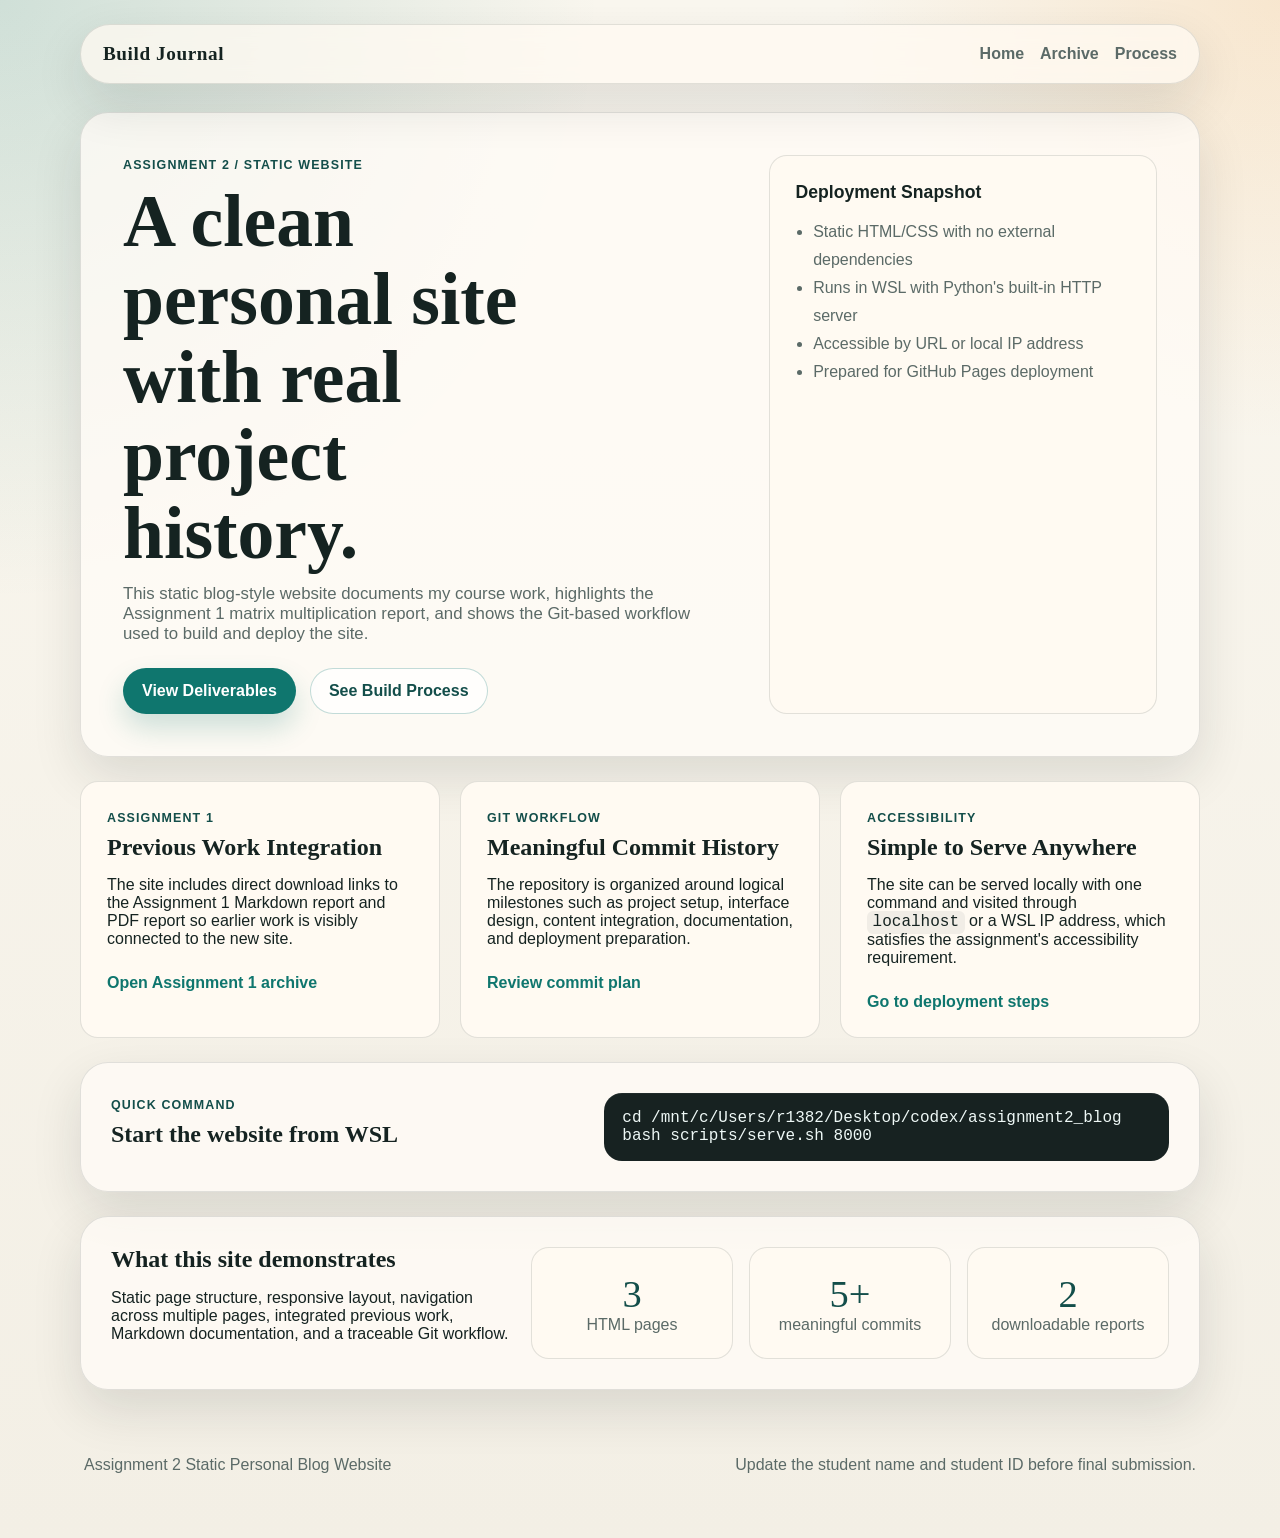
==== site/index.html @ d0d53484 "feat: build responsive landing page and styles" ====
<!DOCTYPE html>
<html lang="en">
<head>
  <meta charset="utf-8">
  <meta name="viewport" content="width=device-width, initial-scale=1">
  <title>Assignment 2 | Static Personal Blog</title>
  <meta name="description" content="A static personal blog website built for Assignment 2 with links to Assignment 1 materials.">
  <link rel="stylesheet" href="assets/style.css">
</head>
<body>
  <div class="page-shell">
    <header class="site-header">
      <a class="brand" href="index.html">Build Journal</a>
      <nav class="nav-links">
        <a href="index.html">Home</a>
        <a href="archive.html">Archive</a>
        <a href="process.html">Process</a>
      </nav>
    </header>

    <main>
      <section class="hero">
        <div class="hero-copy">
          <p class="eyebrow">Assignment 2 / Static Website</p>
          <h1>A clean personal site with real project history.</h1>
          <p class="lead">
            This static blog-style website documents my course work, highlights the Assignment 1 matrix multiplication report,
            and shows the Git-based workflow used to build and deploy the site.
          </p>
          <div class="hero-actions">
            <a class="button button-primary" href="archive.html">View Deliverables</a>
            <a class="button button-secondary" href="process.html">See Build Process</a>
          </div>
        </div>
        <aside class="hero-panel">
          <h2>Deployment Snapshot</h2>
          <ul class="compact-list">
            <li>Static HTML/CSS with no external dependencies</li>
            <li>Runs in WSL with Python's built-in HTTP server</li>
            <li>Accessible by URL or local IP address</li>
            <li>Prepared for GitHub Pages deployment</li>
          </ul>
        </aside>
      </section>

      <section class="section-grid">
        <article class="feature-card">
          <p class="card-tag">Assignment 1</p>
          <h2>Previous Work Integration</h2>
          <p>
            The site includes direct download links to the Assignment 1 Markdown report and PDF report so earlier work is
            visibly connected to the new site.
          </p>
          <a class="text-link" href="archive.html#assignment1-links">Open Assignment 1 archive</a>
        </article>

        <article class="feature-card">
          <p class="card-tag">Git Workflow</p>
          <h2>Meaningful Commit History</h2>
          <p>
            The repository is organized around logical milestones such as project setup, interface design, content integration,
            documentation, and deployment preparation.
          </p>
          <a class="text-link" href="process.html#git-timeline">Review commit plan</a>
        </article>

        <article class="feature-card">
          <p class="card-tag">Accessibility</p>
          <h2>Simple to Serve Anywhere</h2>
          <p>
            The site can be served locally with one command and visited through <code>localhost</code> or a WSL IP address,
            which satisfies the assignment's accessibility requirement.
          </p>
          <a class="text-link" href="process.html#deploy">Go to deployment steps</a>
        </article>
      </section>

      <section class="command-panel">
        <div>
          <p class="eyebrow">Quick Command</p>
          <h2>Start the website from WSL</h2>
        </div>
        <pre><code>cd /mnt/c/Users/r1382/Desktop/codex/assignment2_blog
bash scripts/serve.sh 8000</code></pre>
      </section>

      <section class="notes-strip">
        <div>
          <h2>What this site demonstrates</h2>
          <p>
            Static page structure, responsive layout, navigation across multiple pages, integrated previous work, Markdown
            documentation, and a traceable Git workflow.
          </p>
        </div>
        <div class="metric-box">
          <span class="metric-number">3</span>
          <span class="metric-label">HTML pages</span>
        </div>
        <div class="metric-box">
          <span class="metric-number">5+</span>
          <span class="metric-label">meaningful commits</span>
        </div>
        <div class="metric-box">
          <span class="metric-number">2</span>
          <span class="metric-label">downloadable reports</span>
        </div>
      </section>
    </main>

    <footer class="site-footer">
      <p>Assignment 2 Static Personal Blog Website</p>
      <p>Update the student name and student ID before final submission.</p>
    </footer>
  </div>
</body>
</html>
---- site/assets/style.css ----
:root {
  --bg: #f3efe5;
  --panel: rgba(255, 252, 247, 0.78);
  --panel-strong: #fffaf2;
  --ink: #152321;
  --muted: #5b6a67;
  --line: rgba(21, 35, 33, 0.12);
  --accent: #0f766e;
  --accent-deep: #134e4a;
  --accent-soft: #cfe9e5;
  --warm: #f0b56f;
  --shadow: 0 20px 50px rgba(21, 35, 33, 0.12);
  --radius-lg: 28px;
  --radius-md: 18px;
  --radius-sm: 12px;
}

* {
  box-sizing: border-box;
}

html {
  scroll-behavior: smooth;
}

body {
  margin: 0;
  color: var(--ink);
  font-family: "Trebuchet MS", "Segoe UI", sans-serif;
  background:
    radial-gradient(circle at top left, rgba(15, 118, 110, 0.18), transparent 30%),
    radial-gradient(circle at top right, rgba(240, 181, 111, 0.25), transparent 22%),
    linear-gradient(180deg, #faf7ef 0%, var(--bg) 100%);
}

a {
  color: inherit;
  text-decoration: none;
}

code {
  font-family: "Consolas", "Courier New", monospace;
  background: rgba(21, 35, 33, 0.06);
  padding: 0.15rem 0.35rem;
  border-radius: 6px;
}

pre {
  margin: 0;
  padding: 1rem 1.15rem;
  border-radius: var(--radius-md);
  background: #172221;
  color: #eef8f6;
  overflow-x: auto;
  box-shadow: inset 0 1px 0 rgba(255, 255, 255, 0.04);
}

pre code {
  background: transparent;
  padding: 0;
  color: inherit;
}

.page-shell {
  width: min(1120px, calc(100% - 32px));
  margin: 0 auto;
  padding: 24px 0 48px;
}

.site-header {
  display: flex;
  justify-content: space-between;
  align-items: center;
  gap: 16px;
  padding: 18px 22px;
  background: rgba(255, 250, 242, 0.74);
  backdrop-filter: blur(10px);
  border: 1px solid var(--line);
  border-radius: 999px;
  position: sticky;
  top: 14px;
  z-index: 10;
  box-shadow: var(--shadow);
}

.brand {
  font-family: Georgia, "Times New Roman", serif;
  font-size: 1.2rem;
  font-weight: 700;
  letter-spacing: 0.03em;
}

.nav-links {
  display: flex;
  gap: 16px;
  flex-wrap: wrap;
}

.nav-links a {
  color: var(--muted);
  font-weight: 600;
}

.nav-links a:hover,
.text-link:hover {
  color: var(--accent-deep);
}

.hero,
.subpage-hero,
.command-panel,
.story-panel,
.deploy-panel,
.notes-strip {
  border: 1px solid var(--line);
  border-radius: var(--radius-lg);
  background: var(--panel);
  box-shadow: var(--shadow);
}

.hero {
  margin-top: 28px;
  padding: 42px;
  display: grid;
  grid-template-columns: 1.6fr 1fr;
  gap: 24px;
  align-items: stretch;
}

.hero-copy h1,
.subpage-hero h1,
.command-panel h2,
.story-panel h2,
.deploy-panel h2,
.feature-card h2,
.download-card h2,
.timeline-item h2,
.notes-strip h2 {
  font-family: Georgia, "Times New Roman", serif;
  line-height: 1.06;
  margin: 0 0 12px;
}

.hero-copy h1 {
  font-size: clamp(2.4rem, 6vw, 4.6rem);
  max-width: 11ch;
}

.subpage-hero {
  margin-top: 28px;
  padding: 34px 36px;
}

.lead {
  margin: 0;
  color: var(--muted);
  font-size: 1.05rem;
  max-width: 62ch;
}

.eyebrow,
.card-tag {
  display: inline-block;
  margin: 0 0 10px;
  text-transform: uppercase;
  letter-spacing: 0.09em;
  font-size: 0.78rem;
  font-weight: 700;
  color: var(--accent-deep);
}

.hero-actions {
  display: flex;
  gap: 14px;
  flex-wrap: wrap;
  margin-top: 24px;
}

.button {
  display: inline-flex;
  align-items: center;
  justify-content: center;
  min-height: 46px;
  padding: 0 18px;
  border-radius: 999px;
  font-weight: 700;
  border: 1px solid transparent;
  transition: transform 0.18s ease, box-shadow 0.18s ease;
}

.button:hover {
  transform: translateY(-2px);
}

.button-primary {
  background: var(--accent);
  color: white;
  box-shadow: 0 14px 28px rgba(15, 118, 110, 0.2);
}

.button-secondary {
  border-color: rgba(15, 118, 110, 0.25);
  color: var(--accent-deep);
  background: rgba(255, 255, 255, 0.7);
}

.hero-panel,
.feature-card,
.download-card,
.summary-box,
.metric-box,
.timeline-item {
  background: var(--panel-strong);
  border: 1px solid var(--line);
  border-radius: var(--radius-md);
}

.hero-panel {
  padding: 26px;
}

.hero-panel h2,
.summary-box h3 {
  margin-top: 0;
  font-size: 1.1rem;
}

.compact-list {
  margin: 0;
  padding-left: 1.1rem;
  color: var(--muted);
  line-height: 1.75;
}

.section-grid,
.download-grid {
  margin-top: 24px;
  display: grid;
  grid-template-columns: repeat(3, minmax(0, 1fr));
  gap: 20px;
}

.feature-card,
.download-card {
  padding: 26px;
}

.text-link {
  display: inline-block;
  margin-top: 10px;
  font-weight: 700;
  color: var(--accent);
}

.command-panel,
.story-panel,
.deploy-panel,
.notes-strip {
  margin-top: 24px;
  padding: 30px;
}

.command-panel {
  display: grid;
  grid-template-columns: 1fr 1.2fr;
  gap: 22px;
  align-items: center;
}

.notes-strip {
  display: grid;
  grid-template-columns: 2fr repeat(3, 1fr);
  gap: 16px;
  align-items: stretch;
}

.metric-box {
  display: flex;
  flex-direction: column;
  justify-content: center;
  padding: 22px;
  text-align: center;
}

.metric-number {
  font-family: Georgia, "Times New Roman", serif;
  font-size: 2.4rem;
  color: var(--accent-deep);
}

.metric-label {
  color: var(--muted);
}

.subpage-main {
  display: block;
}

.story-panel,
.deploy-panel {
  display: grid;
  grid-template-columns: 1.3fr 0.9fr;
  gap: 20px;
  align-items: start;
}

.timeline {
  margin-top: 24px;
  display: grid;
  gap: 16px;
}

.timeline-item {
  display: grid;
  grid-template-columns: 78px 1fr;
  gap: 18px;
  padding: 22px;
}

.timeline-step {
  width: 56px;
  height: 56px;
  display: grid;
  place-items: center;
  border-radius: 50%;
  background: linear-gradient(135deg, var(--accent-soft), #f8dcc0);
  color: var(--accent-deep);
  font-weight: 800;
}

.site-footer {
  display: flex;
  justify-content: space-between;
  gap: 16px;
  flex-wrap: wrap;
  margin-top: 28px;
  padding: 22px 4px 0;
  color: var(--muted);
}

@media (max-width: 960px) {
  .hero,
  .command-panel,
  .story-panel,
  .deploy-panel,
  .notes-strip,
  .section-grid,
  .download-grid {
    grid-template-columns: 1fr;
  }

  .timeline-item {
    grid-template-columns: 1fr;
  }

  .timeline-step {
    width: 48px;
    height: 48px;
  }
}

@media (max-width: 680px) {
  .page-shell {
    width: min(100% - 20px, 1120px);
  }

  .site-header {
    border-radius: 24px;
    padding: 16px 18px;
    position: static;
  }

  .hero,
  .subpage-hero,
  .command-panel,
  .story-panel,
  .deploy-panel,
  .notes-strip,
  .feature-card,
  .download-card {
    padding: 22px;
  }

  .hero-copy h1 {
    max-width: none;
  }
}
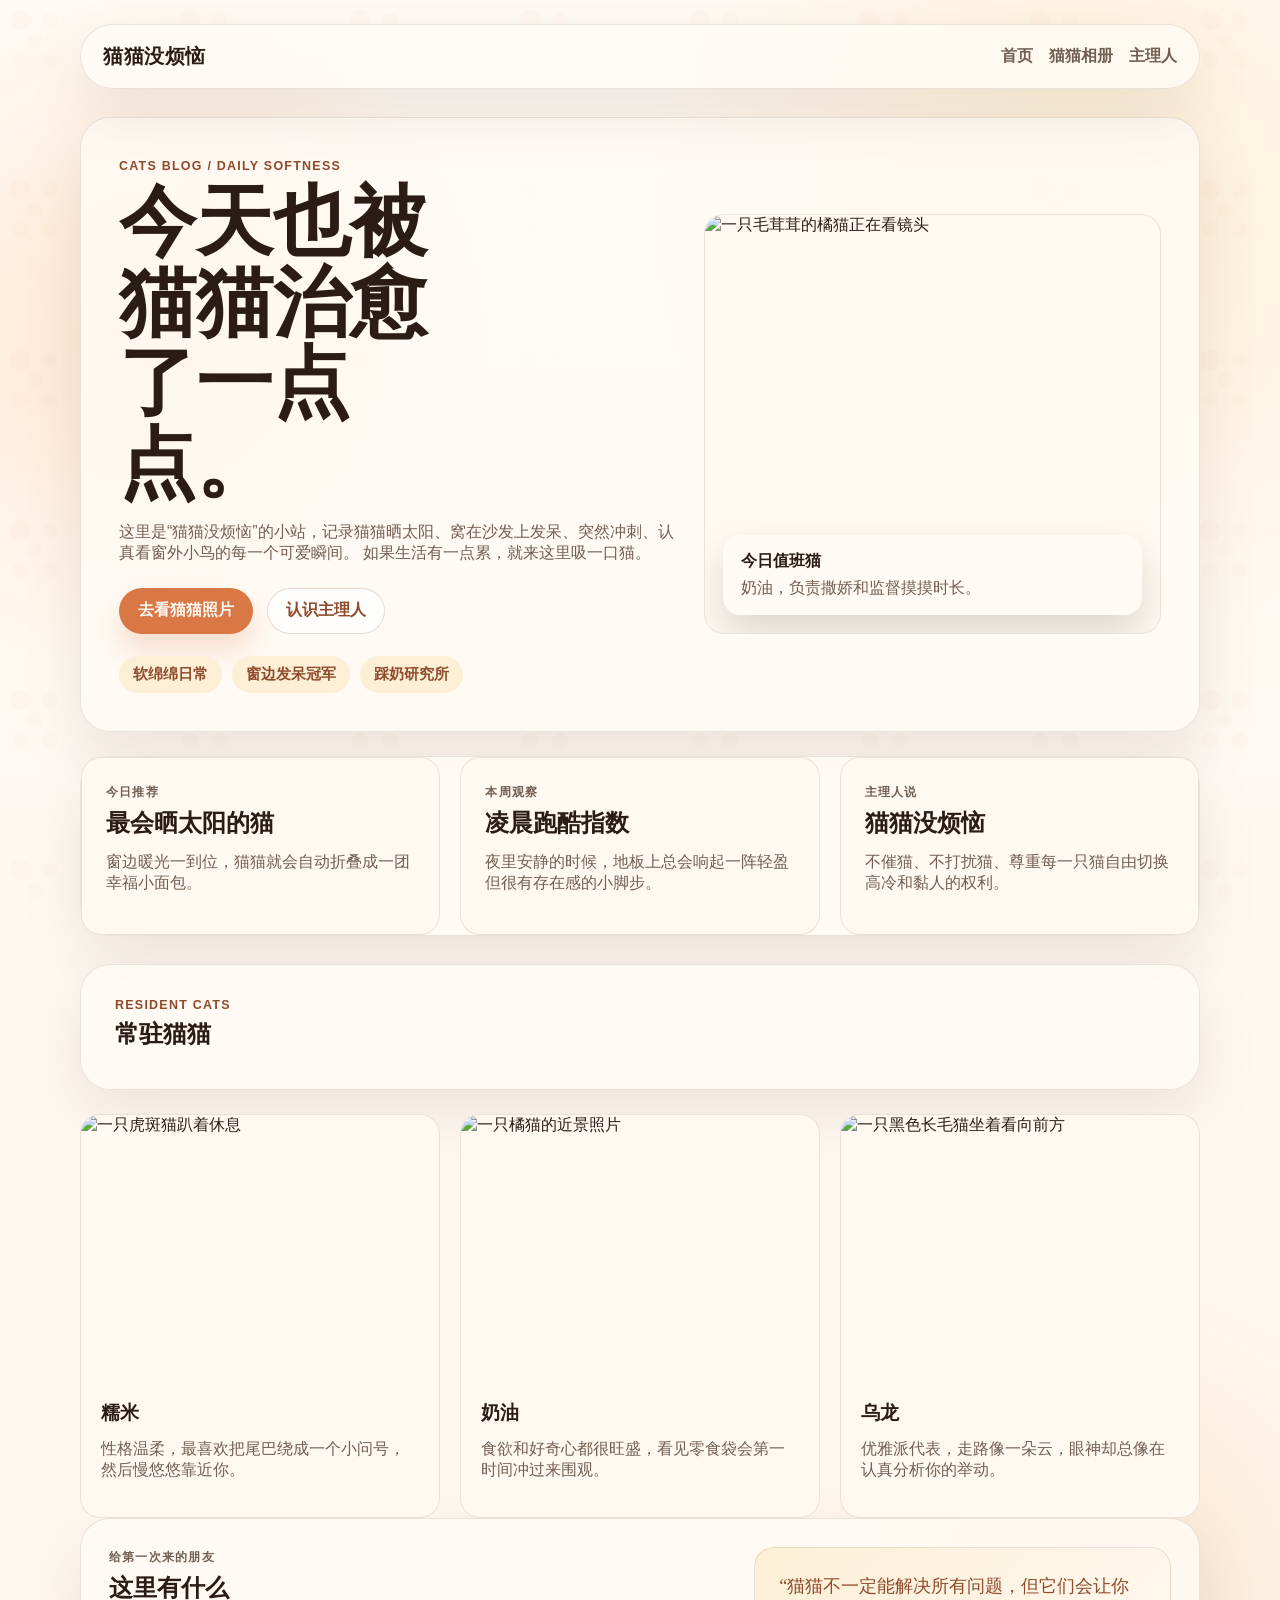
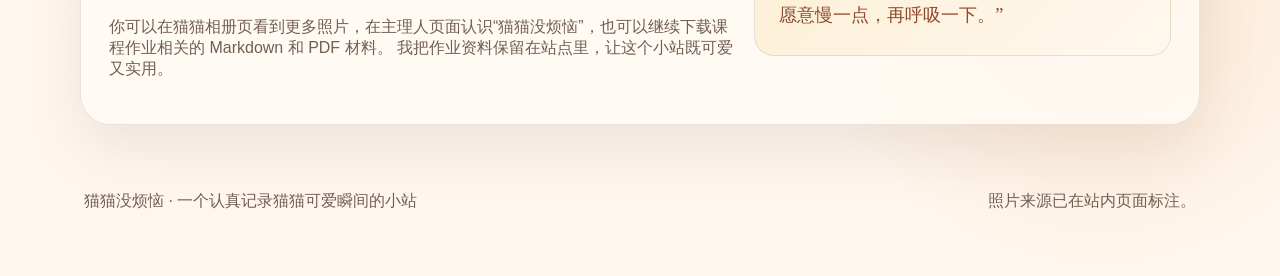
==== commit 989a1ee0: "feat: retheme site as cats blog" ====
--- a/site/index.html
+++ b/site/index.html
@@ -1,117 +1,119 @@
 <!DOCTYPE html>
-<html lang="en">
+<html lang="zh-CN">
 <head>
   <meta charset="utf-8">
   <meta name="viewport" content="width=device-width, initial-scale=1">
-  <title>Assignment 2 | Static Personal Blog</title>
-  <meta name="description" content="A static personal blog website built for Assignment 2 with links to Assignment 1 materials.">
+  <title>猫猫没烦恼 | Cats Blog</title>
+  <meta name="description" content="猫猫没烦恼的猫猫博客，分享日常、照片、和软乎乎的快乐。">
   <link rel="stylesheet" href="assets/style.css">
 </head>
 <body>
   <div class="page-shell">
     <header class="site-header">
-      <a class="brand" href="index.html">Build Journal</a>
+      <a class="brand" href="index.html">猫猫没烦恼</a>
       <nav class="nav-links">
-        <a href="index.html">Home</a>
-        <a href="archive.html">Archive</a>
-        <a href="process.html">Process</a>
+        <a href="index.html">首页</a>
+        <a href="archive.html">猫猫相册</a>
+        <a href="process.html">主理人</a>
       </nav>
     </header>
 
     <main>
       <section class="hero">
         <div class="hero-copy">
-          <p class="eyebrow">Assignment 2 / Static Website</p>
-          <h1>A clean personal site with real project history.</h1>
+          <p class="eyebrow">Cats Blog / Daily Softness</p>
+          <h1>今天也被猫猫治愈了一点点。</h1>
           <p class="lead">
-            This static blog-style website documents my course work, highlights the Assignment 1 matrix multiplication report,
-            and shows the Git-based workflow used to build and deploy the site.
+            这里是“猫猫没烦恼”的小站，记录猫猫晒太阳、窝在沙发上发呆、突然冲刺、认真看窗外小鸟的每一个可爱瞬间。
+            如果生活有一点累，就来这里吸一口猫。
           </p>
           <div class="hero-actions">
-            <a class="button button-primary" href="archive.html">View Deliverables</a>
-            <a class="button button-secondary" href="process.html">See Build Process</a>
+            <a class="button button-primary" href="archive.html">去看猫猫照片</a>
+            <a class="button button-secondary" href="process.html">认识主理人</a>
+          </div>
+          <div class="chip-row">
+            <span class="chip">软绵绵日常</span>
+            <span class="chip">窗边发呆冠军</span>
+            <span class="chip">踩奶研究所</span>
           </div>
         </div>
-        <aside class="hero-panel">
-          <h2>Deployment Snapshot</h2>
-          <ul class="compact-list">
-            <li>Static HTML/CSS with no external dependencies</li>
-            <li>Runs in WSL with Python's built-in HTTP server</li>
-            <li>Accessible by URL or local IP address</li>
-            <li>Prepared for GitHub Pages deployment</li>
-          </ul>
-        </aside>
+        <div class="hero-media">
+          <img src="https://commons.wikimedia.org/wiki/Special:FilePath/Cute%20Orange%20Cat.jpg" alt="一只毛茸茸的橘猫正在看镜头">
+          <div class="floating-note">
+            <strong>今日值班猫</strong>
+            <span>奶油，负责撒娇和监督摸摸时长。</span>
+          </div>
+        </div>
       </section>
 
-      <section class="section-grid">
+      <section class="feature-strip">
         <article class="feature-card">
-          <p class="card-tag">Assignment 1</p>
-          <h2>Previous Work Integration</h2>
-          <p>
-            The site includes direct download links to the Assignment 1 Markdown report and PDF report so earlier work is
-            visibly connected to the new site.
-          </p>
-          <a class="text-link" href="archive.html#assignment1-links">Open Assignment 1 archive</a>
+          <p class="card-tag">今日推荐</p>
+          <h2>最会晒太阳的猫</h2>
+          <p>窗边暖光一到位，猫猫就会自动折叠成一团幸福小面包。</p>
         </article>
-
         <article class="feature-card">
-          <p class="card-tag">Git Workflow</p>
-          <h2>Meaningful Commit History</h2>
-          <p>
-            The repository is organized around logical milestones such as project setup, interface design, content integration,
-            documentation, and deployment preparation.
-          </p>
-          <a class="text-link" href="process.html#git-timeline">Review commit plan</a>
+          <p class="card-tag">本周观察</p>
+          <h2>凌晨跑酷指数</h2>
+          <p>夜里安静的时候，地板上总会响起一阵轻盈但很有存在感的小脚步。</p>
         </article>
-
         <article class="feature-card">
-          <p class="card-tag">Accessibility</p>
-          <h2>Simple to Serve Anywhere</h2>
-          <p>
-            The site can be served locally with one command and visited through <code>localhost</code> or a WSL IP address,
-            which satisfies the assignment's accessibility requirement.
-          </p>
-          <a class="text-link" href="process.html#deploy">Go to deployment steps</a>
+          <p class="card-tag">主理人说</p>
+          <h2>猫猫没烦恼</h2>
+          <p>不催猫、不打扰猫、尊重每一只猫自由切换高冷和黏人的权利。</p>
         </article>
       </section>
 
-      <section class="command-panel">
-        <div>
-          <p class="eyebrow">Quick Command</p>
-          <h2>Start the website from WSL</h2>
-        </div>
-        <pre><code>cd /mnt/c/Users/r1382/Desktop/codex/assignment2_blog
-bash scripts/serve.sh 8000</code></pre>
+      <section class="section-title">
+        <p class="eyebrow">Resident Cats</p>
+        <h2>常驻猫猫</h2>
       </section>
 
-      <section class="notes-strip">
+      <section class="cat-grid">
+        <article class="cat-card">
+          <img src="https://commons.wikimedia.org/wiki/Special:FilePath/Cat%20tabby.jpg" alt="一只虎斑猫趴着休息">
+          <div class="cat-card-body">
+            <h3>糯米</h3>
+            <p>性格温柔，最喜欢把尾巴绕成一个小问号，然后慢悠悠靠近你。</p>
+          </div>
+        </article>
+
+        <article class="cat-card">
+          <img src="https://commons.wikimedia.org/wiki/Special:FilePath/Cute%20Orange%20Cat.jpg" alt="一只橘猫的近景照片">
+          <div class="cat-card-body">
+            <h3>奶油</h3>
+            <p>食欲和好奇心都很旺盛，看见零食袋会第一时间冲过来围观。</p>
+          </div>
+        </article>
+
+        <article class="cat-card">
+          <img src="https://commons.wikimedia.org/wiki/Special:FilePath/Persian%20Black%20Cat.jpg" alt="一只黑色长毛猫坐着看向前方">
+          <div class="cat-card-body">
+            <h3>乌龙</h3>
+            <p>优雅派代表，走路像一朵云，眼神却总像在认真分析你的举动。</p>
+          </div>
+        </article>
+      </section>
+
+      <section class="notes-panel">
         <div>
-          <h2>What this site demonstrates</h2>
+          <p class="eyebrow">给第一次来的朋友</p>
+          <h2>这里有什么</h2>
           <p>
-            Static page structure, responsive layout, navigation across multiple pages, integrated previous work, Markdown
-            documentation, and a traceable Git workflow.
+            你可以在猫猫相册页看到更多照片，在主理人页面认识“猫猫没烦恼”，也可以继续下载课程作业相关的 Markdown 和 PDF 材料。
+            我把作业资料保留在站点里，让这个小站既可爱又实用。
           </p>
         </div>
-        <div class="metric-box">
-          <span class="metric-number">3</span>
-          <span class="metric-label">HTML pages</span>
-        </div>
-        <div class="metric-box">
-          <span class="metric-number">5+</span>
-          <span class="metric-label">meaningful commits</span>
-        </div>
-        <div class="metric-box">
-          <span class="metric-number">2</span>
-          <span class="metric-label">downloadable reports</span>
+        <div class="quote-card">
+          <p>“猫猫不一定能解决所有问题，但它们会让你愿意慢一点，再呼吸一下。”</p>
         </div>
       </section>
     </main>
 
     <footer class="site-footer">
-      <p>Assignment 2 Static Personal Blog Website</p>
-      <p>Update the student name and student ID before final submission.</p>
+      <p>猫猫没烦恼 · 一个认真记录猫猫可爱瞬间的小站</p>
+      <p>照片来源已在站内页面标注。</p>
     </footer>
   </div>
 </body>
 </html>
-
--- a/site/assets/style.css
+++ b/site/assets/style.css
@@ -1,18 +1,19 @@
 :root {
-  --bg: #f3efe5;
-  --panel: rgba(255, 252, 247, 0.78);
-  --panel-strong: #fffaf2;
-  --ink: #152321;
-  --muted: #5b6a67;
-  --line: rgba(21, 35, 33, 0.12);
-  --accent: #0f766e;
-  --accent-deep: #134e4a;
-  --accent-soft: #cfe9e5;
-  --warm: #f0b56f;
-  --shadow: 0 20px 50px rgba(21, 35, 33, 0.12);
-  --radius-lg: 28px;
-  --radius-md: 18px;
-  --radius-sm: 12px;
+  --bg: #fff7ef;
+  --bg-soft: #fffdf9;
+  --panel: rgba(255, 251, 245, 0.84);
+  --panel-strong: #fff9f1;
+  --ink: #2b1d16;
+  --muted: #735e52;
+  --line: rgba(110, 84, 68, 0.14);
+  --accent: #d97745;
+  --accent-deep: #8f4a2b;
+  --accent-soft: #ffe1ca;
+  --accent-soft-2: #fcefd5;
+  --shadow: 0 24px 60px rgba(110, 84, 68, 0.12);
+  --radius-lg: 30px;
+  --radius-md: 20px;
+  --radius-sm: 14px;
 }
 
 * {
@@ -28,9 +29,25 @@
   color: var(--ink);
   font-family: "Trebuchet MS", "Segoe UI", sans-serif;
   background:
-    radial-gradient(circle at top left, rgba(15, 118, 110, 0.18), transparent 30%),
-    radial-gradient(circle at top right, rgba(240, 181, 111, 0.25), transparent 22%),
-    linear-gradient(180deg, #faf7ef 0%, var(--bg) 100%);
+    radial-gradient(circle at 12% 18%, rgba(255, 213, 177, 0.55), transparent 18%),
+    radial-gradient(circle at 84% 12%, rgba(255, 237, 208, 0.9), transparent 22%),
+    radial-gradient(circle at 86% 84%, rgba(242, 194, 141, 0.35), transparent 16%),
+    linear-gradient(180deg, #fffaf4 0%, var(--bg) 100%);
+}
+
+body::before {
+  content: "";
+  position: fixed;
+  inset: 0;
+  pointer-events: none;
+  background-image:
+    radial-gradient(circle at 20px 20px, rgba(217, 119, 69, 0.06) 0 10px, transparent 11px),
+    radial-gradient(circle at 50px 20px, rgba(217, 119, 69, 0.05) 0 7px, transparent 8px),
+    radial-gradient(circle at 35px 40px, rgba(217, 119, 69, 0.05) 0 7px, transparent 8px),
+    radial-gradient(circle at 20px 60px, rgba(217, 119, 69, 0.05) 0 7px, transparent 8px),
+    radial-gradient(circle at 50px 60px, rgba(217, 119, 69, 0.05) 0 7px, transparent 8px);
+  background-size: 170px 170px;
+  opacity: 0.5;
 }
 
 a {
@@ -38,9 +55,14 @@
   text-decoration: none;
 }
 
+img {
+  display: block;
+  width: 100%;
+}
+
 code {
   font-family: "Consolas", "Courier New", monospace;
-  background: rgba(21, 35, 33, 0.06);
+  background: rgba(43, 29, 22, 0.06);
   padding: 0.15rem 0.35rem;
   border-radius: 6px;
 }
@@ -49,22 +71,23 @@
   margin: 0;
   padding: 1rem 1.15rem;
   border-radius: var(--radius-md);
-  background: #172221;
-  color: #eef8f6;
+  background: #2f211a;
+  color: #fff7ef;
   overflow-x: auto;
-  box-shadow: inset 0 1px 0 rgba(255, 255, 255, 0.04);
+  box-shadow: inset 0 1px 0 rgba(255, 255, 255, 0.05);
 }
 
 pre code {
   background: transparent;
+  color: inherit;
   padding: 0;
-  color: inherit;
 }
 
 .page-shell {
   width: min(1120px, calc(100% - 32px));
   margin: 0 auto;
   padding: 24px 0 48px;
+  position: relative;
 }
 
 .site-header {
@@ -73,8 +96,8 @@
   align-items: center;
   gap: 16px;
   padding: 18px 22px;
-  background: rgba(255, 250, 242, 0.74);
-  backdrop-filter: blur(10px);
+  background: rgba(255, 251, 245, 0.78);
+  backdrop-filter: blur(12px);
   border: 1px solid var(--line);
   border-radius: 999px;
   position: sticky;
@@ -85,7 +108,7 @@
 
 .brand {
   font-family: Georgia, "Times New Roman", serif;
-  font-size: 1.2rem;
+  font-size: 1.25rem;
   font-weight: 700;
   letter-spacing: 0.03em;
 }
@@ -98,20 +121,21 @@
 
 .nav-links a {
   color: var(--muted);
-  font-weight: 600;
+  font-weight: 700;
 }
 
 .nav-links a:hover,
-.text-link:hover {
+.summary-box a:hover {
   color: var(--accent-deep);
 }
 
 .hero,
 .subpage-hero,
-.command-panel,
-.story-panel,
+.notes-panel,
+.two-col,
 .deploy-panel,
-.notes-strip {
+.feature-strip,
+.section-title {
   border: 1px solid var(--line);
   border-radius: var(--radius-lg);
   background: var(--panel);
@@ -120,42 +144,56 @@
 
 .hero {
   margin-top: 28px;
-  padding: 42px;
-  display: grid;
-  grid-template-columns: 1.6fr 1fr;
-  gap: 24px;
-  align-items: stretch;
+  padding: 38px;
+  display: grid;
+  grid-template-columns: 1.1fr 0.9fr;
+  gap: 26px;
+  align-items: center;
 }
 
 .hero-copy h1,
 .subpage-hero h1,
-.command-panel h2,
-.story-panel h2,
+.feature-card h2,
+.cat-card h3,
+.photo-body h2,
+.resource-card h2,
+.profile-card h2,
 .deploy-panel h2,
-.feature-card h2,
-.download-card h2,
-.timeline-item h2,
-.notes-strip h2 {
+.notes-panel h2,
+.section-title h2,
+.timeline-item h2 {
   font-family: Georgia, "Times New Roman", serif;
-  line-height: 1.06;
+  line-height: 1.05;
   margin: 0 0 12px;
 }
 
 .hero-copy h1 {
-  font-size: clamp(2.4rem, 6vw, 4.6rem);
-  max-width: 11ch;
-}
-
-.subpage-hero {
+  font-size: clamp(2.6rem, 6vw, 4.8rem);
+  max-width: 10ch;
+}
+
+.subpage-hero,
+.section-title {
   margin-top: 28px;
-  padding: 34px 36px;
-}
-
-.lead {
-  margin: 0;
+  padding: 30px 34px;
+}
+
+.feature-strip,
+.cat-grid,
+.photo-grid,
+.resource-grid {
+  margin-top: 24px;
+}
+
+.lead,
+.feature-card p,
+.cat-card-body p,
+.photo-body p,
+.resource-card p,
+.profile-card p,
+.notes-panel p,
+.deploy-panel p {
   color: var(--muted);
-  font-size: 1.05rem;
-  max-width: 62ch;
 }
 
 .eyebrow,
@@ -163,9 +201,9 @@
   display: inline-block;
   margin: 0 0 10px;
   text-transform: uppercase;
-  letter-spacing: 0.09em;
+  letter-spacing: 0.1em;
   font-size: 0.78rem;
-  font-weight: 700;
+  font-weight: 800;
   color: var(--accent-deep);
 }
 
@@ -194,114 +232,158 @@
 
 .button-primary {
   background: var(--accent);
-  color: white;
-  box-shadow: 0 14px 28px rgba(15, 118, 110, 0.2);
+  color: #fff9f4;
+  box-shadow: 0 16px 28px rgba(217, 119, 69, 0.22);
 }
 
 .button-secondary {
-  border-color: rgba(15, 118, 110, 0.25);
-  color: var(--accent-deep);
   background: rgba(255, 255, 255, 0.7);
-}
-
-.hero-panel,
+  color: var(--accent-deep);
+  border-color: rgba(143, 74, 43, 0.2);
+}
+
+.chip-row {
+  display: flex;
+  gap: 10px;
+  flex-wrap: wrap;
+  margin-top: 22px;
+}
+
+.chip {
+  padding: 9px 14px;
+  border-radius: 999px;
+  background: var(--accent-soft-2);
+  color: var(--accent-deep);
+  font-size: 0.92rem;
+  font-weight: 700;
+}
+
+.hero-media,
 .feature-card,
-.download-card,
+.cat-card,
+.photo-card,
+.resource-card,
+.profile-card,
 .summary-box,
-.metric-box,
+.quote-card,
 .timeline-item {
   background: var(--panel-strong);
   border: 1px solid var(--line);
   border-radius: var(--radius-md);
 }
 
-.hero-panel {
-  padding: 26px;
-}
-
-.hero-panel h2,
-.summary-box h3 {
-  margin-top: 0;
-  font-size: 1.1rem;
+.hero-media {
+  position: relative;
+  overflow: hidden;
+  min-height: 420px;
+}
+
+.hero-media img {
+  height: 100%;
+  object-fit: cover;
+}
+
+.floating-note {
+  position: absolute;
+  left: 18px;
+  right: 18px;
+  bottom: 18px;
+  padding: 16px 18px;
+  border-radius: 18px;
+  background: rgba(255, 250, 243, 0.88);
+  backdrop-filter: blur(6px);
+  box-shadow: 0 18px 36px rgba(43, 29, 22, 0.15);
+}
+
+.floating-note strong,
+.floating-note span {
+  display: block;
+}
+
+.floating-note span {
+  margin-top: 6px;
+  color: var(--muted);
+}
+
+.feature-strip,
+.cat-grid,
+.photo-grid,
+.resource-grid,
+.two-col {
+  display: grid;
+  gap: 20px;
+}
+
+.feature-strip,
+.cat-grid,
+.resource-grid {
+  grid-template-columns: repeat(3, minmax(0, 1fr));
+}
+
+.photo-grid {
+  grid-template-columns: repeat(2, minmax(0, 1fr));
+}
+
+.two-col,
+.deploy-panel,
+.notes-panel {
+  padding: 28px;
+}
+
+.two-col,
+.deploy-panel,
+.notes-panel {
+  grid-template-columns: 1.2fr 0.8fr;
+  display: grid;
+  gap: 20px;
+  align-items: start;
+}
+
+.feature-card,
+.resource-card,
+.profile-card,
+.summary-box {
+  padding: 24px;
+}
+
+.cat-card,
+.photo-card {
+  overflow: hidden;
+}
+
+.cat-card img,
+.photo-card img {
+  aspect-ratio: 4 / 3;
+  object-fit: cover;
+}
+
+.cat-card-body,
+.photo-body {
+  padding: 20px;
+}
+
+.quote-card {
+  padding: 24px;
+  background: linear-gradient(135deg, var(--accent-soft-2), #fff8ef);
+}
+
+.quote-card p {
+  margin: 0;
+  font-family: Georgia, "Times New Roman", serif;
+  font-size: 1.15rem;
+  line-height: 1.6;
+  color: var(--accent-deep);
+}
+
+.quote-inline {
+  margin-top: 18px;
 }
 
 .compact-list {
   margin: 0;
-  padding-left: 1.1rem;
+  padding-left: 1.2rem;
   color: var(--muted);
-  line-height: 1.75;
-}
-
-.section-grid,
-.download-grid {
-  margin-top: 24px;
-  display: grid;
-  grid-template-columns: repeat(3, minmax(0, 1fr));
-  gap: 20px;
-}
-
-.feature-card,
-.download-card {
-  padding: 26px;
-}
-
-.text-link {
-  display: inline-block;
-  margin-top: 10px;
-  font-weight: 700;
-  color: var(--accent);
-}
-
-.command-panel,
-.story-panel,
-.deploy-panel,
-.notes-strip {
-  margin-top: 24px;
-  padding: 30px;
-}
-
-.command-panel {
-  display: grid;
-  grid-template-columns: 1fr 1.2fr;
-  gap: 22px;
-  align-items: center;
-}
-
-.notes-strip {
-  display: grid;
-  grid-template-columns: 2fr repeat(3, 1fr);
-  gap: 16px;
-  align-items: stretch;
-}
-
-.metric-box {
-  display: flex;
-  flex-direction: column;
-  justify-content: center;
-  padding: 22px;
-  text-align: center;
-}
-
-.metric-number {
-  font-family: Georgia, "Times New Roman", serif;
-  font-size: 2.4rem;
-  color: var(--accent-deep);
-}
-
-.metric-label {
-  color: var(--muted);
-}
-
-.subpage-main {
-  display: block;
-}
-
-.story-panel,
-.deploy-panel {
-  display: grid;
-  grid-template-columns: 1.3fr 0.9fr;
-  gap: 20px;
-  align-items: start;
+  line-height: 1.8;
 }
 
 .timeline {
@@ -323,7 +405,7 @@
   display: grid;
   place-items: center;
   border-radius: 50%;
-  background: linear-gradient(135deg, var(--accent-soft), #f8dcc0);
+  background: linear-gradient(135deg, var(--accent-soft), #fff3da);
   color: var(--accent-deep);
   font-weight: 800;
 }
@@ -340,12 +422,13 @@
 
 @media (max-width: 960px) {
   .hero,
-  .command-panel,
-  .story-panel,
+  .feature-strip,
+  .cat-grid,
+  .photo-grid,
+  .resource-grid,
+  .two-col,
   .deploy-panel,
-  .notes-strip,
-  .section-grid,
-  .download-grid {
+  .notes-panel {
     grid-template-columns: 1fr;
   }
 
@@ -353,9 +436,8 @@
     grid-template-columns: 1fr;
   }
 
-  .timeline-step {
-    width: 48px;
-    height: 48px;
+  .hero-media {
+    min-height: 320px;
   }
 }
 
@@ -365,19 +447,24 @@
   }
 
   .site-header {
+    position: static;
     border-radius: 24px;
     padding: 16px 18px;
-    position: static;
   }
 
   .hero,
   .subpage-hero,
-  .command-panel,
-  .story-panel,
+  .section-title,
+  .notes-panel,
+  .two-col,
   .deploy-panel,
-  .notes-strip,
   .feature-card,
-  .download-card {
+  .cat-card-body,
+  .photo-body,
+  .resource-card,
+  .profile-card,
+  .summary-box,
+  .quote-card {
     padding: 22px;
   }
 
@@ -385,4 +472,3 @@
     max-width: none;
   }
 }
-
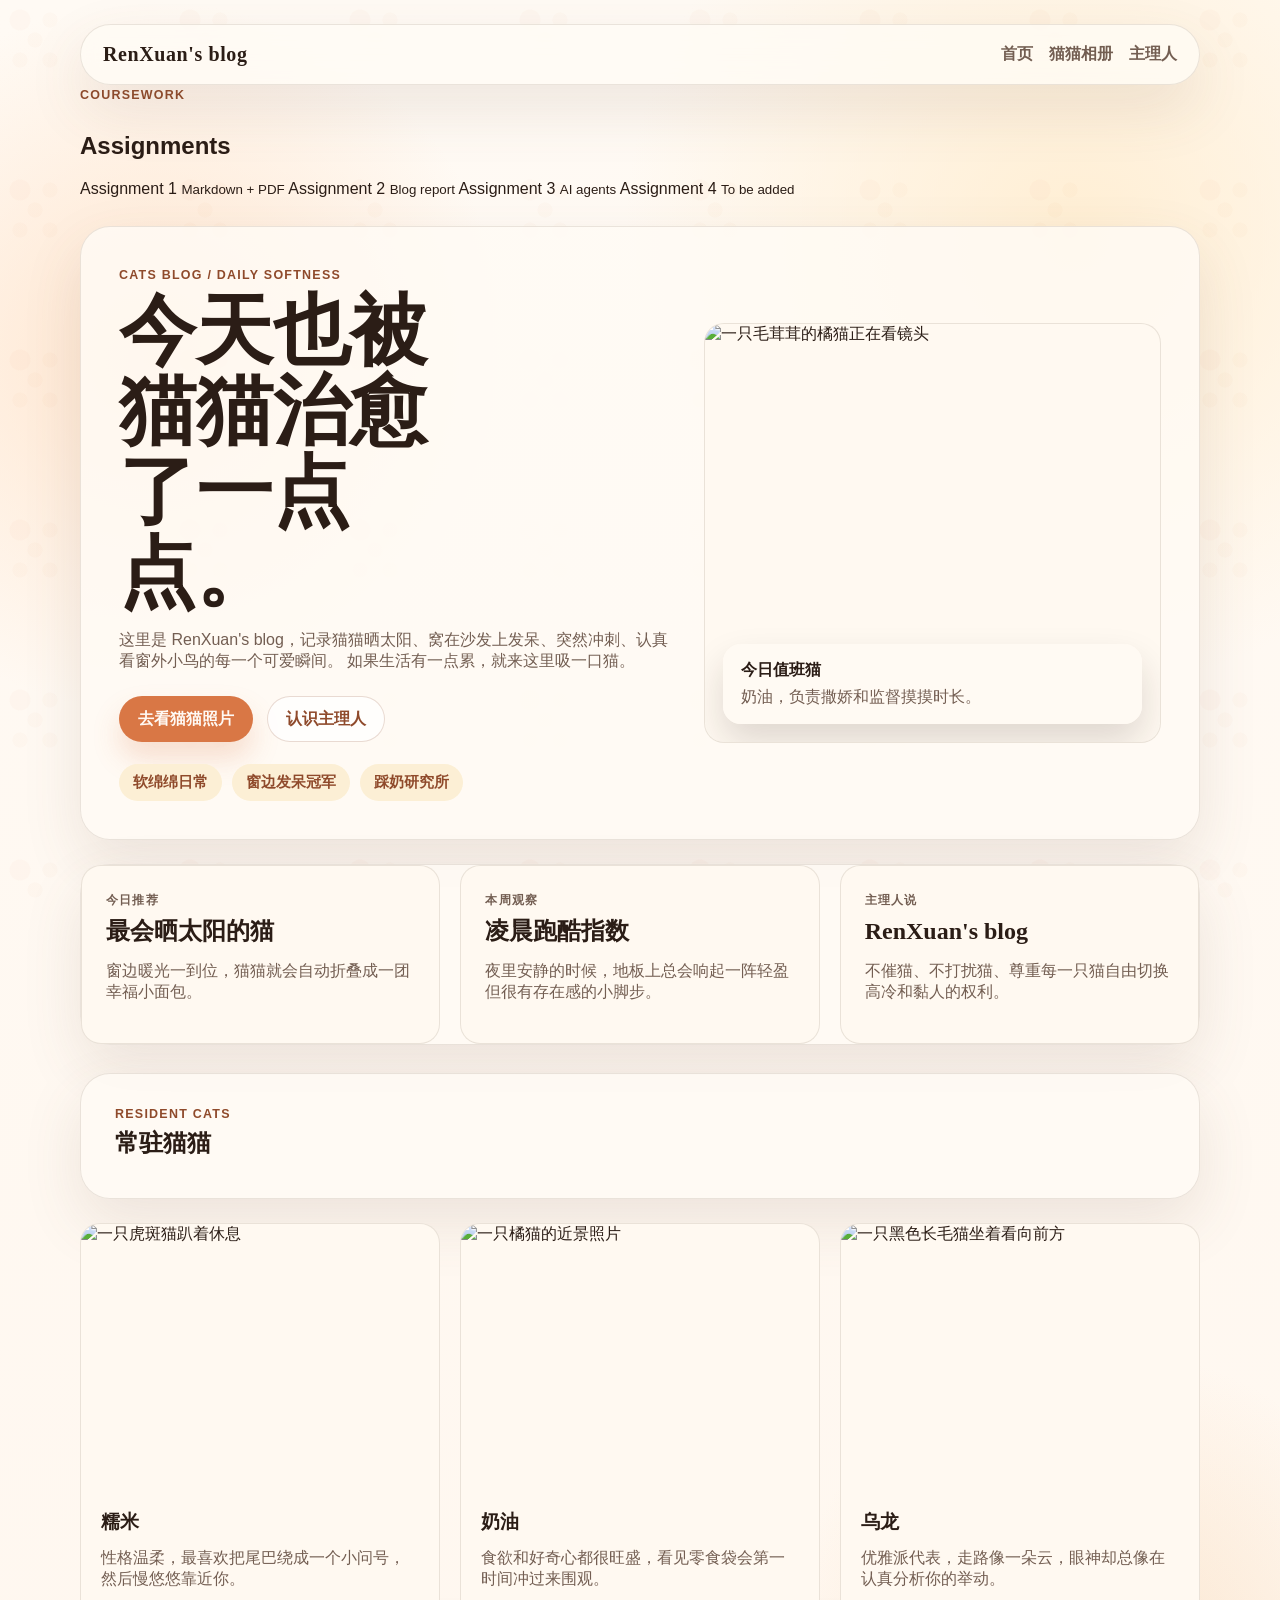
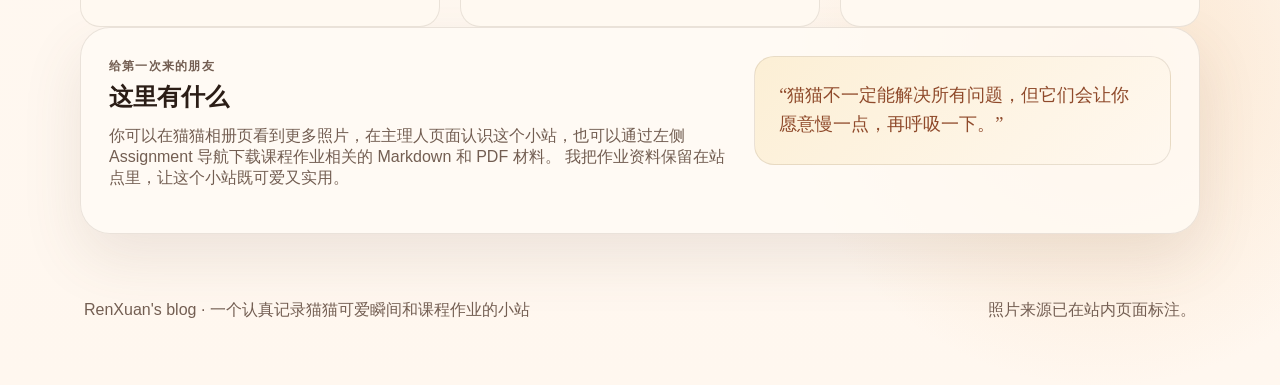
==== commit 72d776b5: "Add files via upload" ====
--- a/site/index.html
+++ b/site/index.html
@@ -3,14 +3,14 @@
 <head>
   <meta charset="utf-8">
   <meta name="viewport" content="width=device-width, initial-scale=1">
-  <title>猫猫没烦恼 | Cats Blog</title>
-  <meta name="description" content="猫猫没烦恼的猫猫博客，分享日常、照片、和软乎乎的快乐。">
+  <title>RenXuan's blog | Cats and Coursework</title>
+  <meta name="description" content="RenXuan's blog，整理猫猫日常照片和课程作业资料。">
   <link rel="stylesheet" href="assets/style.css">
 </head>
 <body>
   <div class="page-shell">
     <header class="site-header">
-      <a class="brand" href="index.html">猫猫没烦恼</a>
+      <a class="brand" href="index.html">RenXuan's blog</a>
       <nav class="nav-links">
         <a href="index.html">首页</a>
         <a href="archive.html">猫猫相册</a>
@@ -18,13 +18,39 @@
       </nav>
     </header>
 
-    <main>
+    <div class="site-layout">
+      <aside class="assignment-sidebar" aria-label="Assignment navigation">
+        <div class="sidebar-card">
+          <p class="eyebrow">Coursework</p>
+          <h2>Assignments</h2>
+          <nav class="assignment-nav">
+            <a href="assignment1.html">
+              <span>Assignment 1</span>
+              <small>Markdown + PDF</small>
+            </a>
+            <a href="assignment2.html">
+              <span>Assignment 2</span>
+              <small>Blog report</small>
+            </a>
+            <a href="assignment3.html">
+              <span>Assignment 3</span>
+              <small>AI agents</small>
+            </a>
+            <a href="assignment4.html">
+              <span>Assignment 4</span>
+              <small>To be added</small>
+            </a>
+          </nav>
+        </div>
+      </aside>
+
+      <main>
       <section class="hero">
         <div class="hero-copy">
           <p class="eyebrow">Cats Blog / Daily Softness</p>
           <h1>今天也被猫猫治愈了一点点。</h1>
           <p class="lead">
-            这里是“猫猫没烦恼”的小站，记录猫猫晒太阳、窝在沙发上发呆、突然冲刺、认真看窗外小鸟的每一个可爱瞬间。
+            这里是 RenXuan's blog，记录猫猫晒太阳、窝在沙发上发呆、突然冲刺、认真看窗外小鸟的每一个可爱瞬间。
             如果生活有一点累，就来这里吸一口猫。
           </p>
           <div class="hero-actions">
@@ -59,7 +85,7 @@
         </article>
         <article class="feature-card">
           <p class="card-tag">主理人说</p>
-          <h2>猫猫没烦恼</h2>
+          <h2>RenXuan's blog</h2>
           <p>不催猫、不打扰猫、尊重每一只猫自由切换高冷和黏人的权利。</p>
         </article>
       </section>
@@ -100,7 +126,7 @@
           <p class="eyebrow">给第一次来的朋友</p>
           <h2>这里有什么</h2>
           <p>
-            你可以在猫猫相册页看到更多照片，在主理人页面认识“猫猫没烦恼”，也可以继续下载课程作业相关的 Markdown 和 PDF 材料。
+            你可以在猫猫相册页看到更多照片，在主理人页面认识这个小站，也可以通过左侧 Assignment 导航下载课程作业相关的 Markdown 和 PDF 材料。
             我把作业资料保留在站点里，让这个小站既可爱又实用。
           </p>
         </div>
@@ -108,10 +134,11 @@
           <p>“猫猫不一定能解决所有问题，但它们会让你愿意慢一点，再呼吸一下。”</p>
         </div>
       </section>
-    </main>
+      </main>
+    </div>
 
     <footer class="site-footer">
-      <p>猫猫没烦恼 · 一个认真记录猫猫可爱瞬间的小站</p>
+      <p>RenXuan's blog · 一个认真记录猫猫可爱瞬间和课程作业的小站</p>
       <p>照片来源已在站内页面标注。</p>
     </footer>
   </div>
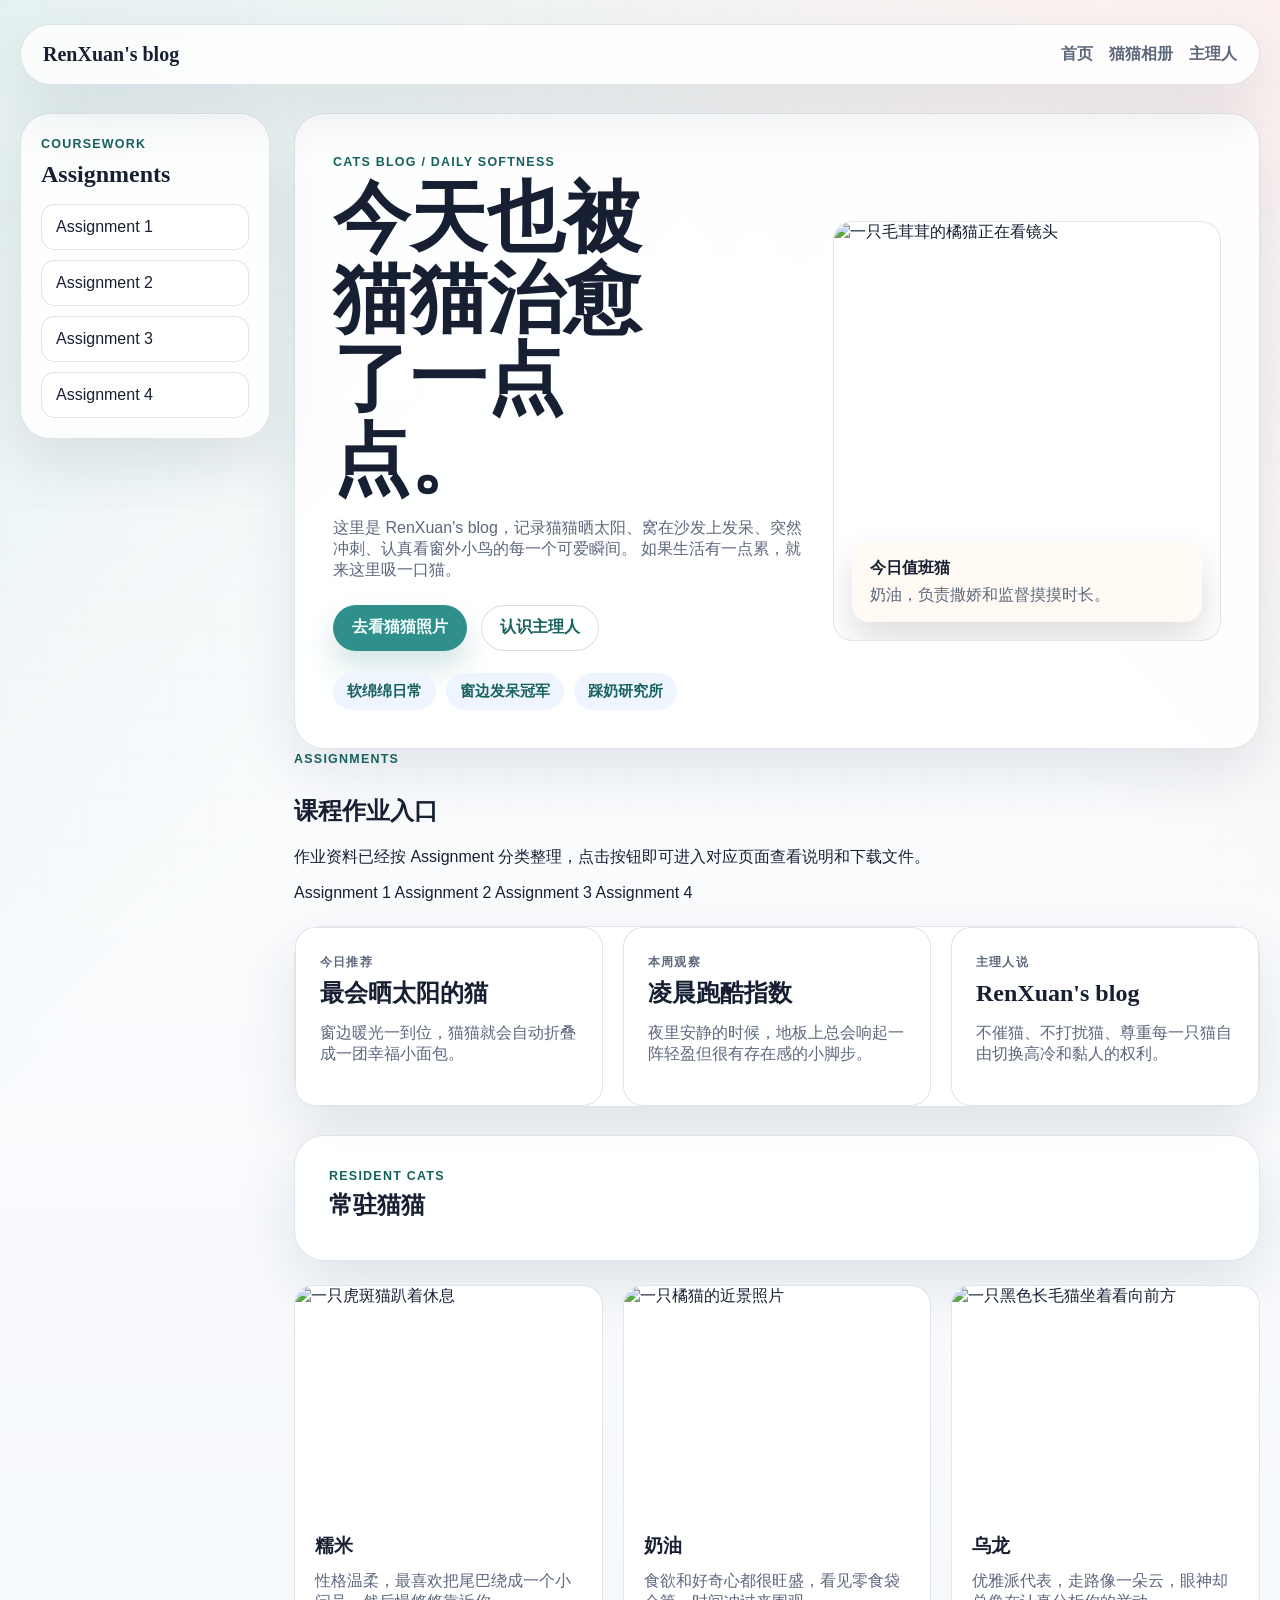
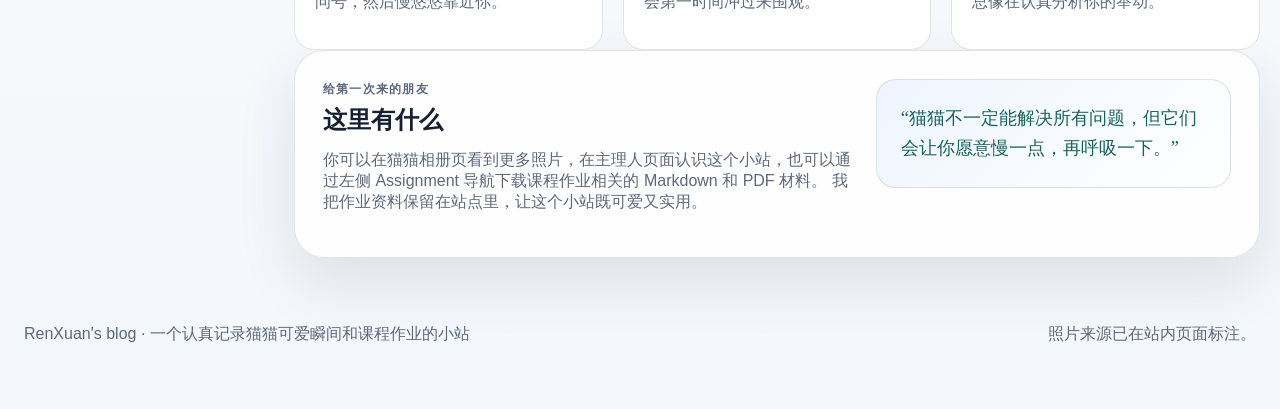
==== commit 16195e12: "Add files via upload" ====
--- a/site/index.html
+++ b/site/index.html
@@ -24,22 +24,10 @@
           <p class="eyebrow">Coursework</p>
           <h2>Assignments</h2>
           <nav class="assignment-nav">
-            <a href="assignment1.html">
-              <span>Assignment 1</span>
-              <small>Markdown + PDF</small>
-            </a>
-            <a href="assignment2.html">
-              <span>Assignment 2</span>
-              <small>Blog report</small>
-            </a>
-            <a href="assignment3.html">
-              <span>Assignment 3</span>
-              <small>AI agents</small>
-            </a>
-            <a href="assignment4.html">
-              <span>Assignment 4</span>
-              <small>To be added</small>
-            </a>
+            <a href="assignment1.html">Assignment 1</a>
+            <a href="assignment2.html">Assignment 2</a>
+            <a href="assignment3.html">Assignment 3</a>
+            <a href="assignment4.html">Assignment 4</a>
           </nav>
         </div>
       </aside>
@@ -69,6 +57,22 @@
             <strong>今日值班猫</strong>
             <span>奶油，负责撒娇和监督摸摸时长。</span>
           </div>
+        </div>
+      </section>
+
+      <section class="home-assignment-panel" aria-label="Assignment quick links">
+        <div>
+          <p class="eyebrow">Assignments</p>
+          <h2>课程作业入口</h2>
+          <p>
+            作业资料已经按 Assignment 分类整理，点击按钮即可进入对应页面查看说明和下载文件。
+          </p>
+        </div>
+        <div class="assignment-button-grid">
+          <a class="assignment-button" href="assignment1.html">Assignment 1</a>
+          <a class="assignment-button" href="assignment2.html">Assignment 2</a>
+          <a class="assignment-button" href="assignment3.html">Assignment 3</a>
+          <a class="assignment-button" href="assignment4.html">Assignment 4</a>
         </div>
       </section>
 
--- a/site/assets/style.css
+++ b/site/assets/style.css
@@ -1,16 +1,17 @@
 :root {
-  --bg: #fff7ef;
-  --bg-soft: #fffdf9;
-  --panel: rgba(255, 251, 245, 0.84);
-  --panel-strong: #fff9f1;
-  --ink: #2b1d16;
-  --muted: #735e52;
-  --line: rgba(110, 84, 68, 0.14);
-  --accent: #d97745;
-  --accent-deep: #8f4a2b;
-  --accent-soft: #ffe1ca;
-  --accent-soft-2: #fcefd5;
-  --shadow: 0 24px 60px rgba(110, 84, 68, 0.12);
+  --bg: #f4f7fb;
+  --bg-soft: #ffffff;
+  --panel: rgba(255, 255, 255, 0.86);
+  --panel-strong: #ffffff;
+  --ink: #172033;
+  --muted: #5d687d;
+  --line: rgba(23, 32, 51, 0.12);
+  --accent: #2f8f8a;
+  --accent-deep: #17615e;
+  --accent-soft: #dff5f2;
+  --accent-soft-2: #eef5ff;
+  --accent-warm: #d96c5f;
+  --shadow: 0 24px 60px rgba(22, 43, 69, 0.11);
   --radius-lg: 30px;
   --radius-md: 20px;
   --radius-sm: 14px;
@@ -29,10 +30,9 @@
   color: var(--ink);
   font-family: "Trebuchet MS", "Segoe UI", sans-serif;
   background:
-    radial-gradient(circle at 12% 18%, rgba(255, 213, 177, 0.55), transparent 18%),
-    radial-gradient(circle at 84% 12%, rgba(255, 237, 208, 0.9), transparent 22%),
-    radial-gradient(circle at 86% 84%, rgba(242, 194, 141, 0.35), transparent 16%),
-    linear-gradient(180deg, #fffaf4 0%, var(--bg) 100%);
+    linear-gradient(135deg, rgba(47, 143, 138, 0.12), transparent 34%),
+    linear-gradient(225deg, rgba(217, 108, 95, 0.10), transparent 30%),
+    linear-gradient(180deg, #ffffff 0%, var(--bg) 100%);
 }
 
 body::before {
@@ -41,13 +41,10 @@
   inset: 0;
   pointer-events: none;
   background-image:
-    radial-gradient(circle at 20px 20px, rgba(217, 119, 69, 0.06) 0 10px, transparent 11px),
-    radial-gradient(circle at 50px 20px, rgba(217, 119, 69, 0.05) 0 7px, transparent 8px),
-    radial-gradient(circle at 35px 40px, rgba(217, 119, 69, 0.05) 0 7px, transparent 8px),
-    radial-gradient(circle at 20px 60px, rgba(217, 119, 69, 0.05) 0 7px, transparent 8px),
-    radial-gradient(circle at 50px 60px, rgba(217, 119, 69, 0.05) 0 7px, transparent 8px);
-  background-size: 170px 170px;
-  opacity: 0.5;
+    linear-gradient(rgba(23, 32, 51, 0.035) 1px, transparent 1px),
+    linear-gradient(90deg, rgba(23, 32, 51, 0.035) 1px, transparent 1px);
+  background-size: 42px 42px;
+  opacity: 0.35;
 }
 
 a {
@@ -71,8 +68,8 @@
   margin: 0;
   padding: 1rem 1.15rem;
   border-radius: var(--radius-md);
-  background: #2f211a;
-  color: #fff7ef;
+  background: #172033;
+  color: #f6fbff;
   overflow-x: auto;
   box-shadow: inset 0 1px 0 rgba(255, 255, 255, 0.05);
 }
@@ -84,7 +81,7 @@
 }
 
 .page-shell {
-  width: min(1120px, calc(100% - 32px));
+  width: min(1240px, calc(100% - 32px));
   margin: 0 auto;
   padding: 24px 0 48px;
   position: relative;
@@ -96,7 +93,7 @@
   align-items: center;
   gap: 16px;
   padding: 18px 22px;
-  background: rgba(255, 251, 245, 0.78);
+  background: rgba(255, 255, 255, 0.82);
   backdrop-filter: blur(12px);
   border: 1px solid var(--line);
   border-radius: 999px;
@@ -110,7 +107,7 @@
   font-family: Georgia, "Times New Roman", serif;
   font-size: 1.25rem;
   font-weight: 700;
-  letter-spacing: 0.03em;
+  letter-spacing: 0;
 }
 
 .nav-links {
@@ -125,8 +122,77 @@
 }
 
 .nav-links a:hover,
+.assignment-nav a:hover,
 .summary-box a:hover {
   color: var(--accent-deep);
+}
+
+.site-layout {
+  display: grid;
+  grid-template-columns: 250px minmax(0, 1fr);
+  gap: 24px;
+  margin-top: 28px;
+  align-items: start;
+}
+
+.site-layout > main > :first-child {
+  margin-top: 0;
+}
+
+.assignment-sidebar {
+  position: sticky;
+  top: 104px;
+}
+
+.sidebar-card {
+  padding: 20px;
+  border: 1px solid var(--line);
+  border-radius: var(--radius-lg);
+  background: var(--panel);
+  box-shadow: var(--shadow);
+}
+
+.sidebar-card h2 {
+  margin: 0 0 16px;
+  font-family: Georgia, "Times New Roman", serif;
+  font-size: 1.5rem;
+}
+
+.assignment-nav {
+  display: grid;
+  gap: 10px;
+}
+
+.assignment-nav a {
+  display: grid;
+  gap: 4px;
+  padding: 13px 14px;
+  border: 1px solid var(--line);
+  border-radius: var(--radius-sm);
+  background: rgba(255, 255, 255, 0.72);
+  transition: transform 0.18s ease, border-color 0.18s ease, background 0.18s ease;
+}
+
+.assignment-nav a:hover {
+  transform: translateX(3px);
+  border-color: rgba(47, 143, 138, 0.34);
+  background: var(--accent-soft);
+}
+
+.assignment-nav a.active {
+  color: var(--accent-deep);
+  border-color: rgba(47, 143, 138, 0.48);
+  background: linear-gradient(135deg, var(--accent-soft), #ffffff);
+  box-shadow: inset 4px 0 0 var(--accent);
+}
+
+.assignment-nav span {
+  font-weight: 800;
+}
+
+.assignment-nav small {
+  color: var(--muted);
+  font-size: 0.78rem;
 }
 
 .hero,
@@ -214,6 +280,12 @@
   margin-top: 24px;
 }
 
+.resource-actions {
+  display: flex;
+  gap: 12px;
+  flex-wrap: wrap;
+}
+
 .button {
   display: inline-flex;
   align-items: center;
@@ -232,8 +304,8 @@
 
 .button-primary {
   background: var(--accent);
-  color: #fff9f4;
-  box-shadow: 0 16px 28px rgba(217, 119, 69, 0.22);
+  color: #f7fffe;
+  box-shadow: 0 16px 28px rgba(47, 143, 138, 0.22);
 }
 
 .button-secondary {
@@ -263,9 +335,11 @@
 .cat-card,
 .photo-card,
 .resource-card,
+.download-card,
 .profile-card,
 .summary-box,
 .quote-card,
+.status-panel,
 .timeline-item {
   background: var(--panel-strong);
   border: 1px solid var(--line);
@@ -364,7 +438,7 @@
 
 .quote-card {
   padding: 24px;
-  background: linear-gradient(135deg, var(--accent-soft-2), #fff8ef);
+  background: linear-gradient(135deg, var(--accent-soft-2), #ffffff);
 }
 
 .quote-card p {
@@ -405,9 +479,62 @@
   display: grid;
   place-items: center;
   border-radius: 50%;
-  background: linear-gradient(135deg, var(--accent-soft), #fff3da);
+  background: linear-gradient(135deg, var(--accent-soft), var(--accent-soft-2));
   color: var(--accent-deep);
   font-weight: 800;
+}
+
+.download-grid {
+  display: grid;
+  grid-template-columns: repeat(2, minmax(0, 1fr));
+  gap: 20px;
+  margin-top: 24px;
+}
+
+.download-card {
+  min-height: 310px;
+  padding: 26px;
+  display: grid;
+  gap: 18px;
+  align-content: start;
+}
+
+.download-card h2,
+.status-panel h2 {
+  margin: 0 0 10px;
+  font-family: Georgia, "Times New Roman", serif;
+  line-height: 1.08;
+}
+
+.download-card p,
+.status-panel p {
+  color: var(--muted);
+}
+
+.file-meta {
+  display: flex;
+  gap: 10px;
+  flex-wrap: wrap;
+}
+
+.file-meta span {
+  display: inline-flex;
+  align-items: center;
+  min-height: 34px;
+  padding: 0 12px;
+  border-radius: 999px;
+  background: var(--accent-soft-2);
+  color: var(--accent-deep);
+  font-size: 0.86rem;
+  font-weight: 800;
+}
+
+.status-panel {
+  margin-top: 24px;
+  padding: 28px;
+  background:
+    linear-gradient(135deg, rgba(47, 143, 138, 0.10), transparent 58%),
+    var(--panel-strong);
 }
 
 .site-footer {
@@ -421,15 +548,21 @@
 }
 
 @media (max-width: 960px) {
+  .site-layout,
   .hero,
   .feature-strip,
   .cat-grid,
   .photo-grid,
   .resource-grid,
+  .download-grid,
   .two-col,
   .deploy-panel,
   .notes-panel {
     grid-template-columns: 1fr;
+  }
+
+  .assignment-sidebar {
+    position: static;
   }
 
   .timeline-item {
@@ -462,6 +595,8 @@
   .cat-card-body,
   .photo-body,
   .resource-card,
+  .download-card,
+  .status-panel,
   .profile-card,
   .summary-box,
   .quote-card {
